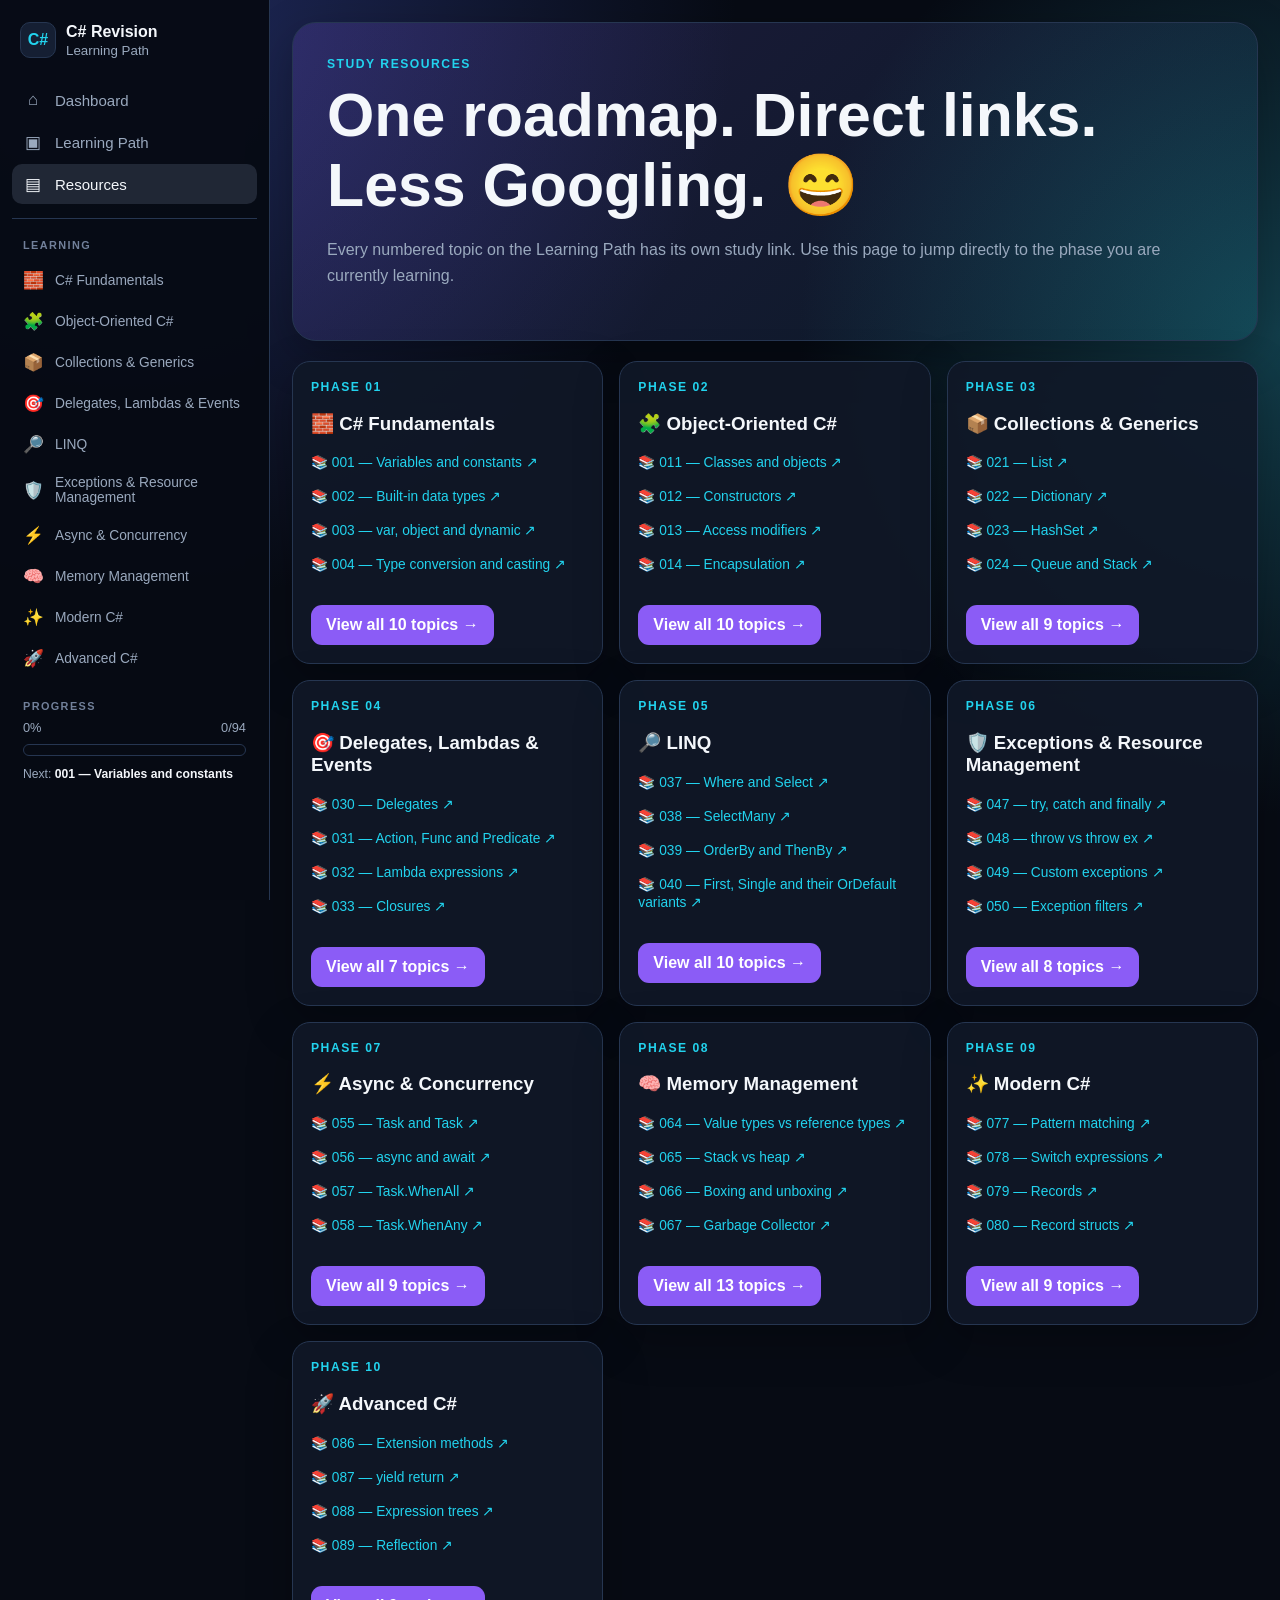
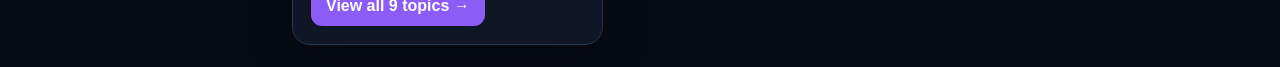
==== resources.html @ da1a0cd7 "initial commit" ====
<!doctype html><html lang="en"><head><meta charset="UTF-8"><meta name="viewport" content="width=device-width,initial-scale=1"><title>Resources — C# Revision</title><link rel="stylesheet" href="css/style.css"></head><body data-page="resources"><div id="app"></div><script src="js/data.js"></script><script src="js/app.js"></script></body></html>
---- css/style.css ----
:root{--bg:#070b14;--panel:#101827;--panel2:#151f33;--text:#f4f7fb;--muted:#9aa9be;--line:#263651;--accent:#8b5cf6;--cyan:#22d3ee;--green:#2dd37d;--must:#ff5964;--should:#ffae42;--good:#4da3ff;--advanced:#a78bfa;--sidebar:270px}
*{box-sizing:border-box}html{scroll-behavior:smooth}body{margin:0;background:radial-gradient(circle at 10% 0,#202a5d 0,transparent 30%),radial-gradient(circle at 100% 20%,#123e4b 0,transparent 26%),var(--bg);font-family:Inter,Segoe UI,Arial,sans-serif;color:var(--text)}a{text-decoration:none;color:inherit}
.sidebar{position:fixed;z-index:20;left:0;top:0;bottom:0;width:var(--sidebar);padding:18px 12px;background:rgba(7,11,20,.96);border-right:1px solid var(--line);overflow-y:auto}.side-top{display:flex;align-items:center;justify-content:space-between;padding:4px 8px 20px}.side-brand{display:flex;align-items:center;gap:10px}.brand-mark{width:36px;height:36px;display:grid;place-items:center;border:1px solid var(--line);border-radius:10px;background:var(--panel2);font-weight:900;color:var(--cyan)}.side-brand b{display:block;font-size:1rem}.side-brand small{display:block;color:var(--muted);margin-top:2px}.close-side{display:none;background:none;border:0;color:var(--muted);font-size:26px;cursor:pointer}.side-nav{padding-bottom:12px;border-bottom:1px solid var(--line)}.side-link{display:flex;align-items:center;gap:12px;min-height:40px;padding:9px 11px;margin:2px 0;border-radius:10px;color:var(--muted);font-size:.94rem}.side-link span:first-child{width:20px;text-align:center;font-size:1.05rem}.side-link:hover{background:var(--panel2);color:var(--text)}.side-link.active{background:#202735;color:var(--text)}.side-section{padding:20px 0 0}.side-label{text-transform:uppercase;letter-spacing:1.4px;font-size:.68rem;font-weight:800;color:#71809a;padding:0 11px 8px}.phase-link{font-size:.86rem;min-height:36px}.progress-side{padding-bottom:20px}.side-progress-row{display:flex;justify-content:space-between;padding:0 11px;color:var(--muted);font-size:.8rem}.progress-side .progress{margin:9px 11px}.side-next{font-size:.76rem;line-height:1.5;color:var(--muted);padding:0 11px}.side-next b{color:var(--text)}.sidebar-overlay{display:none}
.shell{margin-left:var(--sidebar);max-width:none;padding:22px}.content{max-width:1250px;margin:auto}.mobile-head{display:none}.hero,.card{background:rgba(16,24,39,.9);border:1px solid var(--line);box-shadow:0 15px 45px rgba(0,0,0,.25)}.hero{padding:34px;border-radius:24px;margin-bottom:20px;background:linear-gradient(135deg,rgba(139,92,246,.18),rgba(34,211,238,.08))}.eyebrow{text-transform:uppercase;letter-spacing:1.5px;color:var(--cyan);font-weight:800;font-size:.76rem}.hero h1{font-size:clamp(2rem,5vw,3.8rem);margin:9px 0}.hero p,.muted{color:var(--muted);line-height:1.65}.grid{display:grid;grid-template-columns:repeat(12,1fr);gap:16px}.card{border-radius:18px;padding:18px}.overall{grid-column:span 12}.stat,.phase-card{grid-column:span 4}.phase-card{transition:transform .15s,border-color .15s}.phase-card:hover{transform:translateY(-3px);border-color:#536887}.row{display:flex;justify-content:space-between;gap:12px;align-items:center}.progress{height:12px;border-radius:99px;background:#070b14;border:1px solid #263651;overflow:hidden;margin:12px 0}.progress div{height:100%;background:linear-gradient(90deg,var(--accent),var(--cyan));transition:width .3s}.priority{font-size:.72rem;font-weight:800;padding:4px 8px;border-radius:99px;white-space:nowrap}.must{color:#ffb2b7;background:rgba(255,89,100,.12)}.should{color:#ffd28b;background:rgba(255,174,66,.12)}.good{color:#9dccff;background:rgba(77,163,255,.12)}.advanced{color:#d2bdff;background:rgba(167,139,250,.12)}.phase{margin-top:18px}.phase-head{padding:20px;border-radius:18px 18px 0 0;background:var(--panel);border:1px solid var(--line);border-bottom:0}.topic-list{border:1px solid var(--line);border-radius:0 0 18px 18px;overflow:hidden}.topic{display:flex;gap:14px;padding:16px;border-top:1px solid var(--line);background:rgba(10,15,26,.7)}.topic:first-child{border-top:0}.topic:hover{background:#121d30}.topic-main{flex:1}.topic-title{font-weight:800}.topic-desc{font-size:.9rem;color:var(--muted);line-height:1.55;margin-top:5px}.meta{display:flex;justify-content:space-between;align-items:center;gap:10px;margin-top:10px;flex-wrap:wrap}.resource{color:var(--cyan);font-size:.86rem}.number{font-weight:900;color:var(--cyan);font-size:.8rem}.weight{font-size:.75rem;color:var(--muted)}input[type=checkbox]{appearance:none;width:23px;height:23px;border:2px solid #64748b;border-radius:7px;background:#080e19;cursor:pointer;flex:none;margin-top:2px}input[type=checkbox]:checked{background:var(--green);border-color:var(--green);position:relative}input[type=checkbox]:checked:after{content:"✓";color:#062714;font-weight:900;position:absolute;left:4px;top:-1px}.done .topic-title{text-decoration:line-through;color:var(--muted)}.next{border-color:rgba(34,211,238,.65)!important;background:linear-gradient(90deg,rgba(34,211,238,.08),transparent)!important}.next-label{color:var(--cyan);font-size:.75rem;font-weight:900}.continue{display:inline-block;margin-top:16px;background:var(--accent);color:white;border-radius:11px;padding:11px 15px;font-weight:800}.continue:hover{filter:brightness(1.1)}.actions{display:flex;justify-content:flex-end;margin:14px 0}.btn{padding:10px 14px;border:1px solid transparent;border-radius:11px;background:transparent;color:var(--muted);cursor:pointer;font:inherit}.danger{color:#ffb1b6;border-color:#5d3540}.footer{text-align:center;color:var(--muted);padding:32px 0;font-size:.85rem}
@media(max-width:900px){:root{--sidebar:250px}.stat,.phase-card{grid-column:span 6}}
@media(max-width:700px){.sidebar{transform:translateX(-100%);transition:transform .2s ease;width:280px}.sidebar-open .sidebar{transform:translateX(0)}.sidebar-open .sidebar-overlay{display:block;position:fixed;z-index:19;inset:0;background:rgba(0,0,0,.55)}.close-side{display:block}.shell{margin-left:0;padding:14px}.mobile-head{display:flex;align-items:center;gap:10px;margin:2px 0 14px}.menu-btn{border:1px solid var(--line);background:var(--panel);color:var(--text);border-radius:9px;width:40px;height:38px;font-size:18px;cursor:pointer}.mobile-title{font-weight:900}.stat,.phase-card{grid-column:span 12}.hero{padding:24px}.topic{padding:13px}.meta{align-items:flex-start}.priority{font-size:.65rem}}
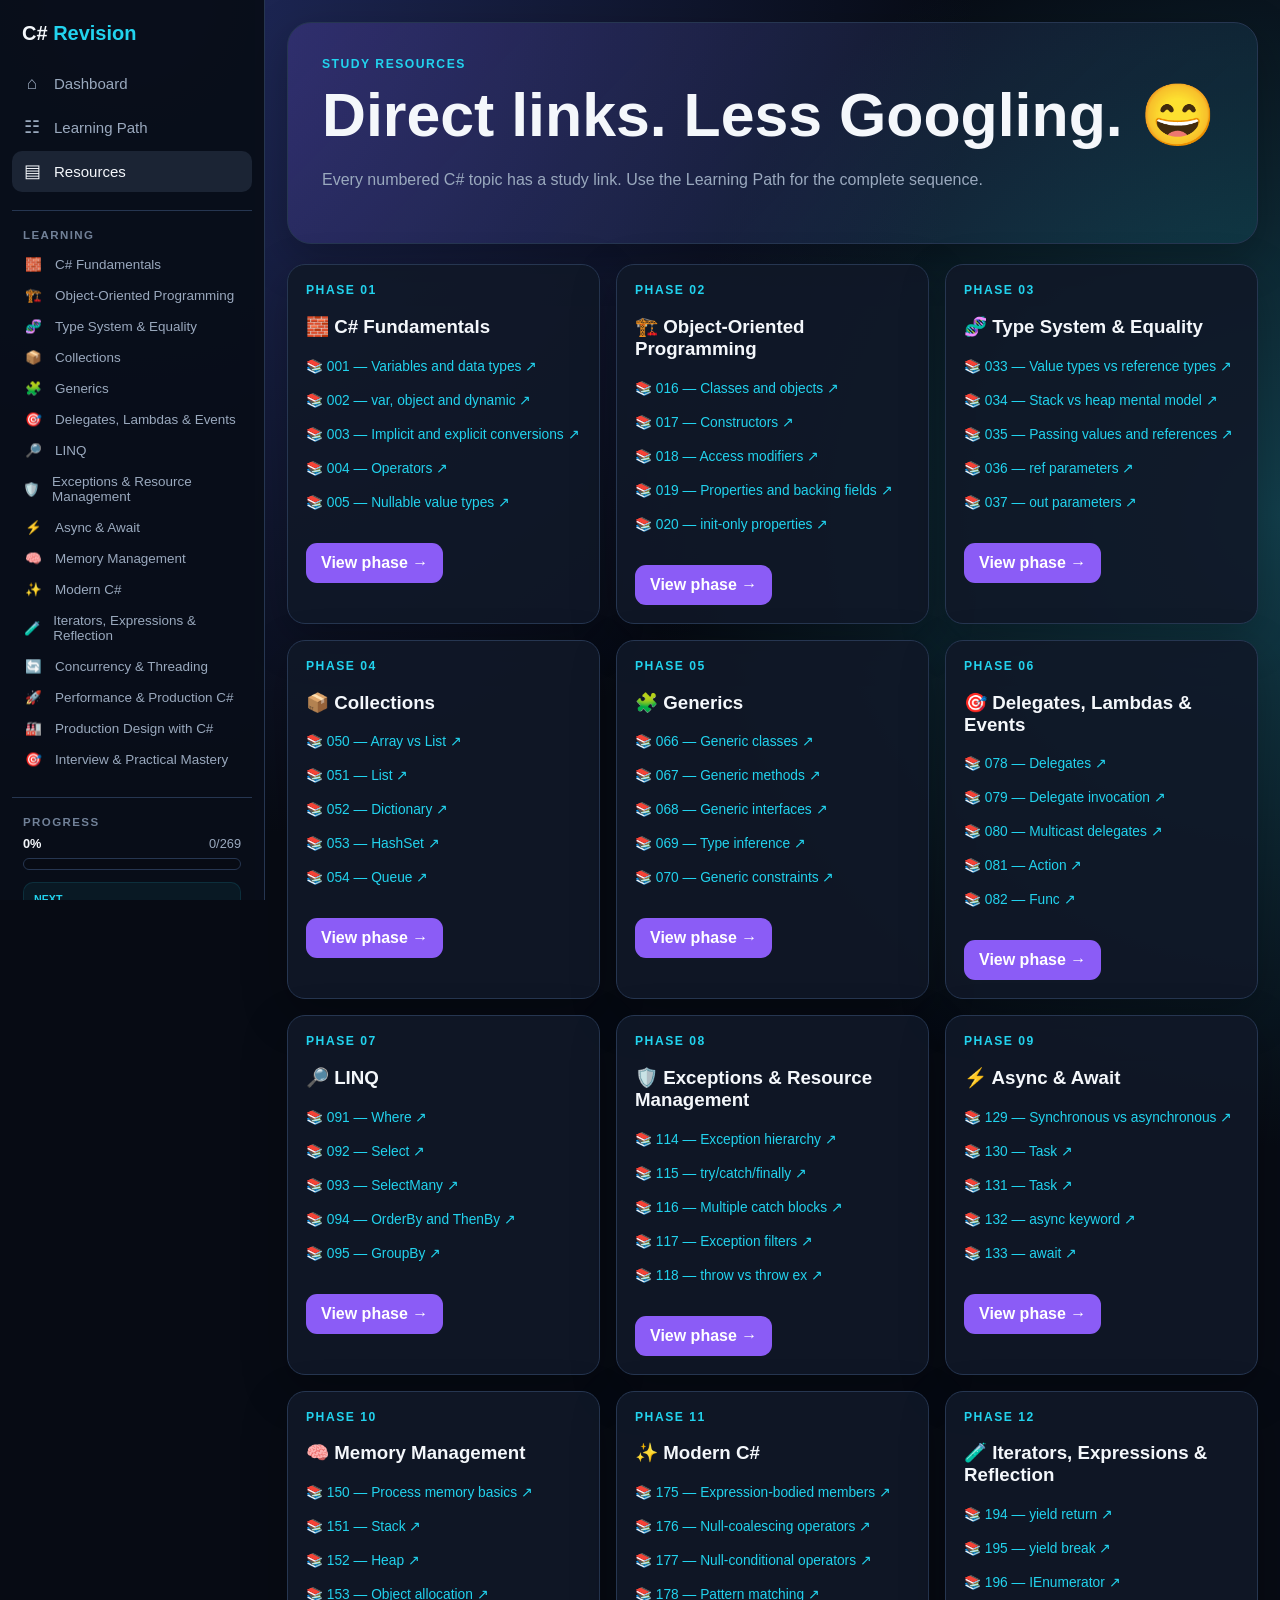
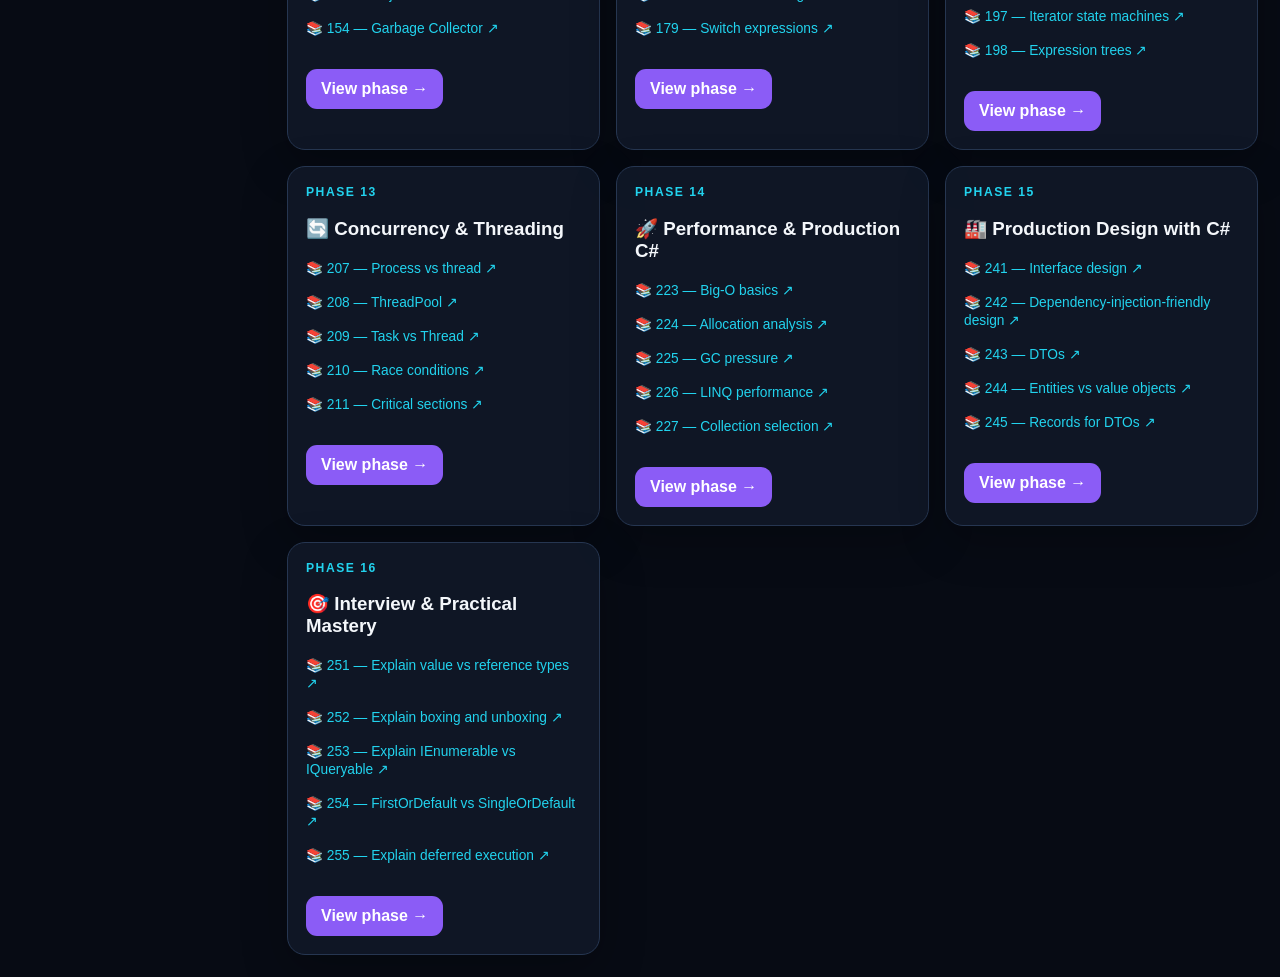
==== commit ee31497e: "updated roadmap" ====
--- a/resources.html
+++ b/resources.html
@@ -1 +1 @@
-<!doctype html><html lang="en"><head><meta charset="UTF-8"><meta name="viewport" content="width=device-width,initial-scale=1"><title>Resources — C# Revision</title><link rel="stylesheet" href="css/style.css"></head><body data-page="resources"><div id="app"></div><script src="js/data.js"></script><script src="js/app.js"></script></body></html>
+<!doctype html><html lang="en"><head><meta charset="UTF-8"><meta name="viewport" content="width=device-width,initial-scale=1"><title>C# Resources</title><link rel="stylesheet" href="css/style.css"></head><body data-page="resources"><div id="app"></div><script src="js/data.js"></script><script src="js/app.js"></script></body></html>
--- a/css/style.css
+++ b/css/style.css
@@ -1,6 +1,15 @@
-:root{--bg:#070b14;--panel:#101827;--panel2:#151f33;--text:#f4f7fb;--muted:#9aa9be;--line:#263651;--accent:#8b5cf6;--cyan:#22d3ee;--green:#2dd37d;--must:#ff5964;--should:#ffae42;--good:#4da3ff;--advanced:#a78bfa;--sidebar:270px}
+
+:root{--bg:#070b14;--panel:#101827;--panel2:#151f33;--text:#f4f7fb;--muted:#9aa9be;--line:#263651;--accent:#8b5cf6;--cyan:#22d3ee;--green:#2dd37d;--must:#ff5964;--should:#ffae42;--good:#4da3ff;--advanced:#a78bfa;--sidebar:265px}
 *{box-sizing:border-box}html{scroll-behavior:smooth}body{margin:0;background:radial-gradient(circle at 10% 0,#202a5d 0,transparent 30%),radial-gradient(circle at 100% 20%,#123e4b 0,transparent 26%),var(--bg);font-family:Inter,Segoe UI,Arial,sans-serif;color:var(--text)}a{text-decoration:none;color:inherit}
-.sidebar{position:fixed;z-index:20;left:0;top:0;bottom:0;width:var(--sidebar);padding:18px 12px;background:rgba(7,11,20,.96);border-right:1px solid var(--line);overflow-y:auto}.side-top{display:flex;align-items:center;justify-content:space-between;padding:4px 8px 20px}.side-brand{display:flex;align-items:center;gap:10px}.brand-mark{width:36px;height:36px;display:grid;place-items:center;border:1px solid var(--line);border-radius:10px;background:var(--panel2);font-weight:900;color:var(--cyan)}.side-brand b{display:block;font-size:1rem}.side-brand small{display:block;color:var(--muted);margin-top:2px}.close-side{display:none;background:none;border:0;color:var(--muted);font-size:26px;cursor:pointer}.side-nav{padding-bottom:12px;border-bottom:1px solid var(--line)}.side-link{display:flex;align-items:center;gap:12px;min-height:40px;padding:9px 11px;margin:2px 0;border-radius:10px;color:var(--muted);font-size:.94rem}.side-link span:first-child{width:20px;text-align:center;font-size:1.05rem}.side-link:hover{background:var(--panel2);color:var(--text)}.side-link.active{background:#202735;color:var(--text)}.side-section{padding:20px 0 0}.side-label{text-transform:uppercase;letter-spacing:1.4px;font-size:.68rem;font-weight:800;color:#71809a;padding:0 11px 8px}.phase-link{font-size:.86rem;min-height:36px}.progress-side{padding-bottom:20px}.side-progress-row{display:flex;justify-content:space-between;padding:0 11px;color:var(--muted);font-size:.8rem}.progress-side .progress{margin:9px 11px}.side-next{font-size:.76rem;line-height:1.5;color:var(--muted);padding:0 11px}.side-next b{color:var(--text)}.sidebar-overlay{display:none}
-.shell{margin-left:var(--sidebar);max-width:none;padding:22px}.content{max-width:1250px;margin:auto}.mobile-head{display:none}.hero,.card{background:rgba(16,24,39,.9);border:1px solid var(--line);box-shadow:0 15px 45px rgba(0,0,0,.25)}.hero{padding:34px;border-radius:24px;margin-bottom:20px;background:linear-gradient(135deg,rgba(139,92,246,.18),rgba(34,211,238,.08))}.eyebrow{text-transform:uppercase;letter-spacing:1.5px;color:var(--cyan);font-weight:800;font-size:.76rem}.hero h1{font-size:clamp(2rem,5vw,3.8rem);margin:9px 0}.hero p,.muted{color:var(--muted);line-height:1.65}.grid{display:grid;grid-template-columns:repeat(12,1fr);gap:16px}.card{border-radius:18px;padding:18px}.overall{grid-column:span 12}.stat,.phase-card{grid-column:span 4}.phase-card{transition:transform .15s,border-color .15s}.phase-card:hover{transform:translateY(-3px);border-color:#536887}.row{display:flex;justify-content:space-between;gap:12px;align-items:center}.progress{height:12px;border-radius:99px;background:#070b14;border:1px solid #263651;overflow:hidden;margin:12px 0}.progress div{height:100%;background:linear-gradient(90deg,var(--accent),var(--cyan));transition:width .3s}.priority{font-size:.72rem;font-weight:800;padding:4px 8px;border-radius:99px;white-space:nowrap}.must{color:#ffb2b7;background:rgba(255,89,100,.12)}.should{color:#ffd28b;background:rgba(255,174,66,.12)}.good{color:#9dccff;background:rgba(77,163,255,.12)}.advanced{color:#d2bdff;background:rgba(167,139,250,.12)}.phase{margin-top:18px}.phase-head{padding:20px;border-radius:18px 18px 0 0;background:var(--panel);border:1px solid var(--line);border-bottom:0}.topic-list{border:1px solid var(--line);border-radius:0 0 18px 18px;overflow:hidden}.topic{display:flex;gap:14px;padding:16px;border-top:1px solid var(--line);background:rgba(10,15,26,.7)}.topic:first-child{border-top:0}.topic:hover{background:#121d30}.topic-main{flex:1}.topic-title{font-weight:800}.topic-desc{font-size:.9rem;color:var(--muted);line-height:1.55;margin-top:5px}.meta{display:flex;justify-content:space-between;align-items:center;gap:10px;margin-top:10px;flex-wrap:wrap}.resource{color:var(--cyan);font-size:.86rem}.number{font-weight:900;color:var(--cyan);font-size:.8rem}.weight{font-size:.75rem;color:var(--muted)}input[type=checkbox]{appearance:none;width:23px;height:23px;border:2px solid #64748b;border-radius:7px;background:#080e19;cursor:pointer;flex:none;margin-top:2px}input[type=checkbox]:checked{background:var(--green);border-color:var(--green);position:relative}input[type=checkbox]:checked:after{content:"✓";color:#062714;font-weight:900;position:absolute;left:4px;top:-1px}.done .topic-title{text-decoration:line-through;color:var(--muted)}.next{border-color:rgba(34,211,238,.65)!important;background:linear-gradient(90deg,rgba(34,211,238,.08),transparent)!important}.next-label{color:var(--cyan);font-size:.75rem;font-weight:900}.continue{display:inline-block;margin-top:16px;background:var(--accent);color:white;border-radius:11px;padding:11px 15px;font-weight:800}.continue:hover{filter:brightness(1.1)}.actions{display:flex;justify-content:flex-end;margin:14px 0}.btn{padding:10px 14px;border:1px solid transparent;border-radius:11px;background:transparent;color:var(--muted);cursor:pointer;font:inherit}.danger{color:#ffb1b6;border-color:#5d3540}.footer{text-align:center;color:var(--muted);padding:32px 0;font-size:.85rem}
-@media(max-width:900px){:root{--sidebar:250px}.stat,.phase-card{grid-column:span 6}}
-@media(max-width:700px){.sidebar{transform:translateX(-100%);transition:transform .2s ease;width:280px}.sidebar-open .sidebar{transform:translateX(0)}.sidebar-open .sidebar-overlay{display:block;position:fixed;z-index:19;inset:0;background:rgba(0,0,0,.55)}.close-side{display:block}.shell{margin-left:0;padding:14px}.mobile-head{display:flex;align-items:center;gap:10px;margin:2px 0 14px}.menu-btn{border:1px solid var(--line);background:var(--panel);color:var(--text);border-radius:9px;width:40px;height:38px;font-size:18px;cursor:pointer}.mobile-title{font-weight:900}.stat,.phase-card{grid-column:span 12}.hero{padding:24px}.topic{padding:13px}.meta{align-items:flex-start}.priority{font-size:.65rem}}
+.sidebar{position:fixed;z-index:20;left:0;top:0;bottom:0;width:var(--sidebar);background:rgba(9,14,25,.97);border-right:1px solid var(--line);overflow-y:auto;padding:18px 12px;scrollbar-width:thin}
+.side-head{display:flex;align-items:center;justify-content:space-between;padding:4px 10px 18px}.side-brand{font-weight:900;font-size:1.25rem}.side-brand span{color:var(--cyan)}.close-side{display:none;background:none;border:0;color:var(--muted);font-size:1.5rem}
+.side-nav{display:flex;flex-direction:column;gap:3px}.side-nav a,.side-phase{display:flex;align-items:center;gap:12px;padding:10px;border-radius:10px;color:var(--muted);font-size:.94rem}.side-nav a span{width:20px;text-align:center;font-size:1.1rem}.side-nav a:hover,.side-nav a.active{background:#1b2434;color:var(--text)}
+.side-section{border-top:1px solid var(--line);margin-top:18px;padding:18px 4px 4px}.side-label{font-size:.72rem;letter-spacing:1.4px;font-weight:900;color:#718198;padding:0 7px 8px}.side-phase{font-size:.84rem;padding:8px 7px}.side-phase:hover{background:var(--panel2);color:var(--text)}.side-phase span:first-child{width:20px;text-align:center}.progress-side .progress{margin:7px 7px 12px}.side-progress-row{display:flex;justify-content:space-between;padding:0 7px;color:var(--muted);font-size:.8rem}.side-progress-row b{color:var(--text)}.side-next{margin:10px 7px;padding:10px;border-radius:10px;background:rgba(34,211,238,.06);border:1px solid rgba(34,211,238,.12);font-size:.8rem;color:var(--muted)}.side-next small{display:block;color:var(--cyan);font-weight:900;margin-bottom:4px}.side-next a{color:var(--text)}
+.main{margin-left:var(--sidebar);min-height:100vh}.shell{max-width:1250px;margin:auto;padding:22px}.mobile-menu{display:none}
+.hero,.card{background:rgba(16,24,39,.9);border:1px solid var(--line);box-shadow:0 15px 45px rgba(0,0,0,.25)}.hero{padding:34px;border-radius:24px;margin-bottom:20px;background:linear-gradient(135deg,rgba(139,92,246,.18),rgba(34,211,238,.08))}.eyebrow{text-transform:uppercase;letter-spacing:1.5px;color:var(--cyan);font-weight:800;font-size:.76rem}.hero h1{font-size:clamp(2rem,5vw,3.8rem);margin:9px 0}.hero p,.muted{color:var(--muted);line-height:1.65}.grid{display:grid;grid-template-columns:repeat(12,1fr);gap:16px}.card{border-radius:18px;padding:18px}.overall{grid-column:span 12}.stat,.phase-card{grid-column:span 4}.phase-card:hover{transform:translateY(-3px);border-color:#536887}.row{display:flex;justify-content:space-between;gap:12px;align-items:center}.progress{height:12px;border-radius:99px;background:#070b14;border:1px solid #263651;overflow:hidden;margin:12px 0}.progress div{height:100%;background:linear-gradient(90deg,var(--accent),var(--cyan));transition:width .3s}.priority{font-size:.72rem;font-weight:800;padding:4px 8px;border-radius:99px;white-space:nowrap}.must{color:#ffb2b7;background:rgba(255,89,100,.12)}.should{color:#ffd28b;background:rgba(255,174,66,.12)}.good{color:#9dccff;background:rgba(77,163,255,.12)}.advanced{color:#d2bdff;background:rgba(167,139,250,.12)}
+.phase{margin-top:18px}.phase-head{padding:20px;border-radius:18px 18px 0 0;background:var(--panel);border:1px solid var(--line);border-bottom:0}.topic-list{border:1px solid var(--line);border-radius:0 0 18px 18px;overflow:hidden}.topic{display:flex;gap:14px;padding:16px;border-top:1px solid var(--line);background:rgba(10,15,26,.7)}.topic:first-child{border-top:0}.topic:hover{background:#121d30}.topic-main{flex:1}.topic-title{font-weight:800}.topic-desc{font-size:.9rem;color:var(--muted);line-height:1.55;margin-top:5px}.meta{display:flex;justify-content:space-between;align-items:center;gap:10px;margin-top:10px;flex-wrap:wrap}.resource{color:var(--cyan);font-size:.86rem}.number{font-weight:900;color:var(--cyan);font-size:.8rem}.weight{font-size:.75rem;color:var(--muted)}
+input[type=checkbox]{appearance:none;width:23px;height:23px;border:2px solid #64748b;border-radius:7px;background:#080e19;cursor:pointer;flex:none;margin-top:2px}input[type=checkbox]:checked{background:var(--green);border-color:var(--green);position:relative}input[type=checkbox]:checked:after{content:"✓";color:#062714;font-weight:900;position:absolute;left:4px;top:-1px}.done .topic-title{text-decoration:line-through;color:var(--muted)}
+.next{border-color:rgba(34,211,238,.65)!important;background:linear-gradient(90deg,rgba(34,211,238,.08),transparent)!important}.next-label{color:var(--cyan);font-size:.75rem;font-weight:900}.continue{display:inline-block;margin-top:16px;background:var(--accent);color:white;border-radius:11px;padding:11px 15px;font-weight:800}.continue:hover{filter:brightness(1.1)}.actions{display:flex;justify-content:flex-end;margin:14px 0}.btn{padding:10px 14px;border:1px solid transparent;border-radius:11px;background:transparent;color:var(--muted);cursor:pointer;font:inherit}.danger{color:#ffb1b6;border-color:#5d3540}.footer{text-align:center;color:var(--muted);padding:32px 0;font-size:.85rem}
+.sidebar-overlay{display:none}
+@media(max-width:1000px){:root{--sidebar:245px}.stat,.phase-card{grid-column:span 6}}
+@media(max-width:700px){.sidebar{transform:translateX(-100%);transition:transform .2s ease;width:280px}.side-open .sidebar{transform:translateX(0)}.close-side{display:block}.sidebar-overlay{display:block;position:fixed;z-index:19;inset:0;background:rgba(0,0,0,.5);opacity:0;pointer-events:none;transition:opacity .2s}.side-open .sidebar-overlay{opacity:1;pointer-events:auto}.main{margin-left:0}.mobile-menu{display:block;position:fixed;z-index:10;top:12px;left:12px;border:1px solid var(--line);background:var(--panel);color:var(--text);border-radius:10px;padding:8px 11px;font-size:1rem}.shell{padding:14px;padding-top:58px}.stat,.phase-card{grid-column:span 12}.hero{padding:24px}.topic{padding:13px}.meta{align-items:flex-start}}
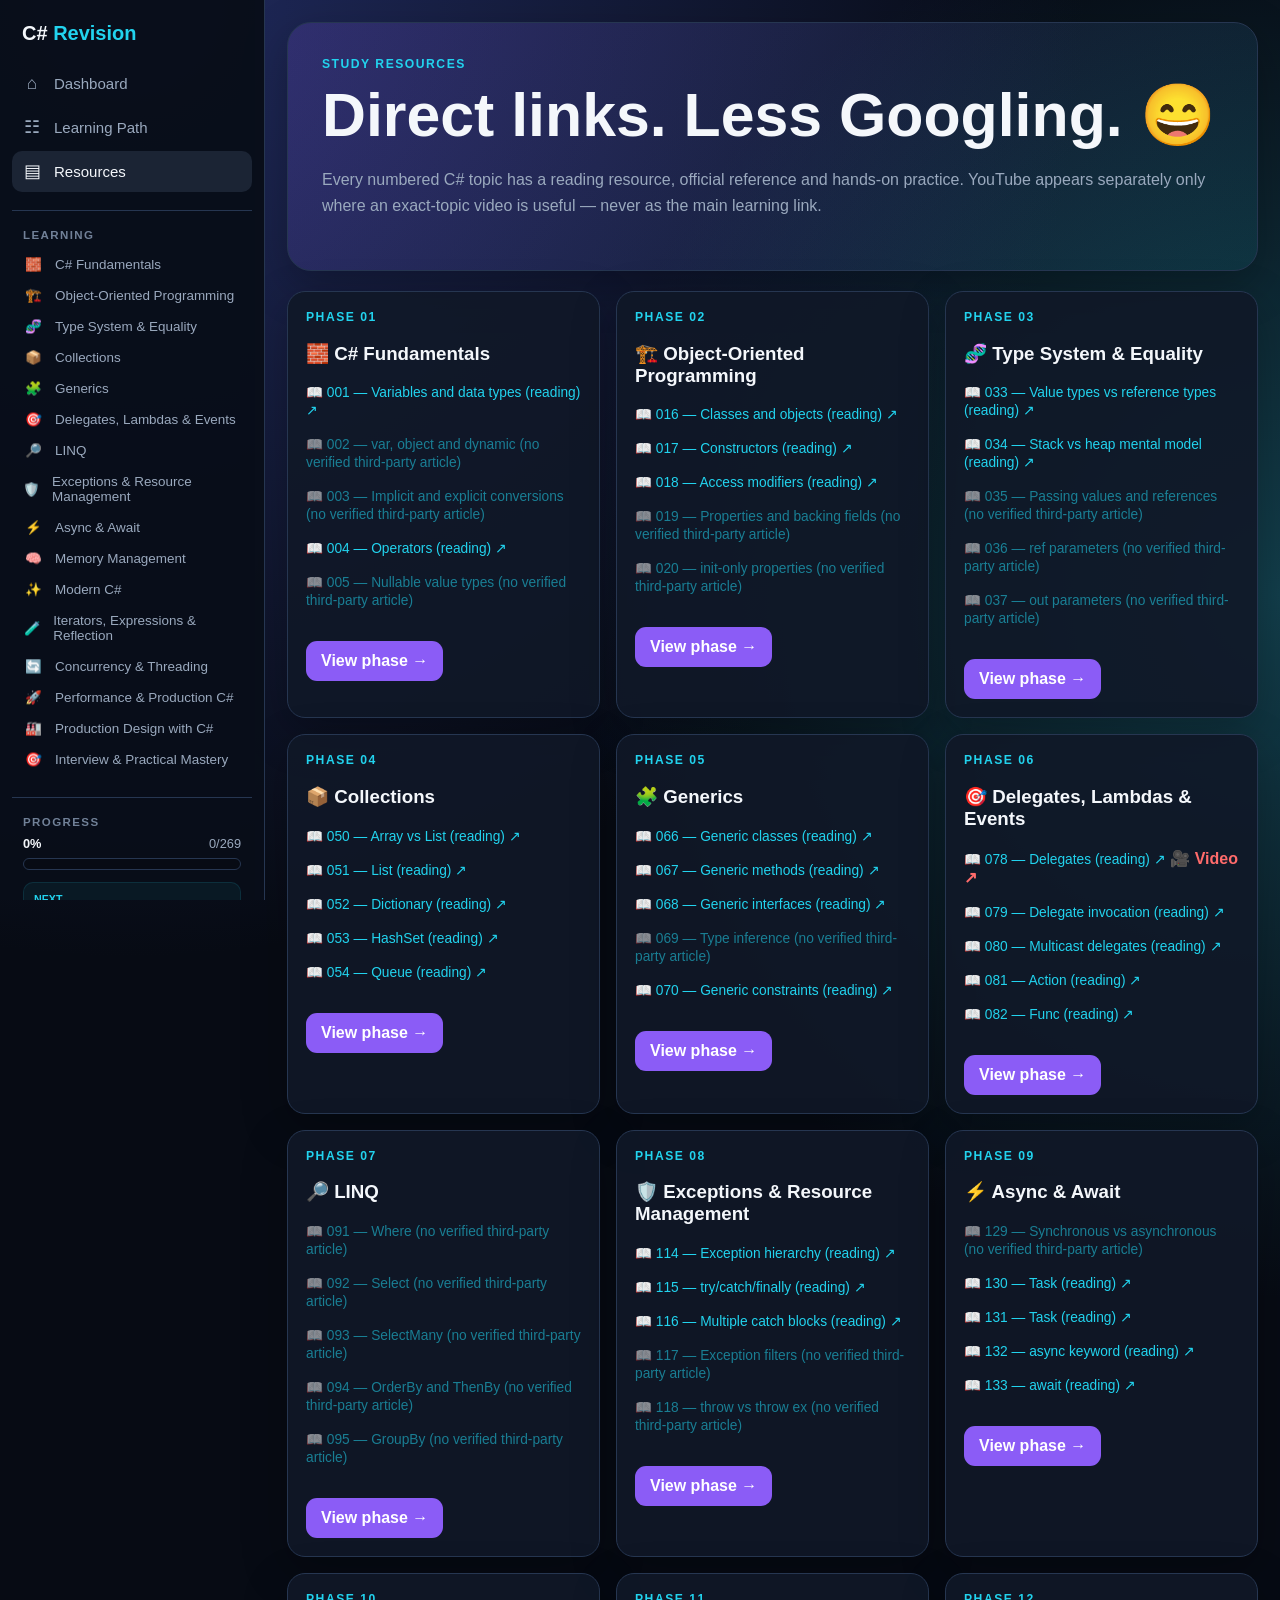
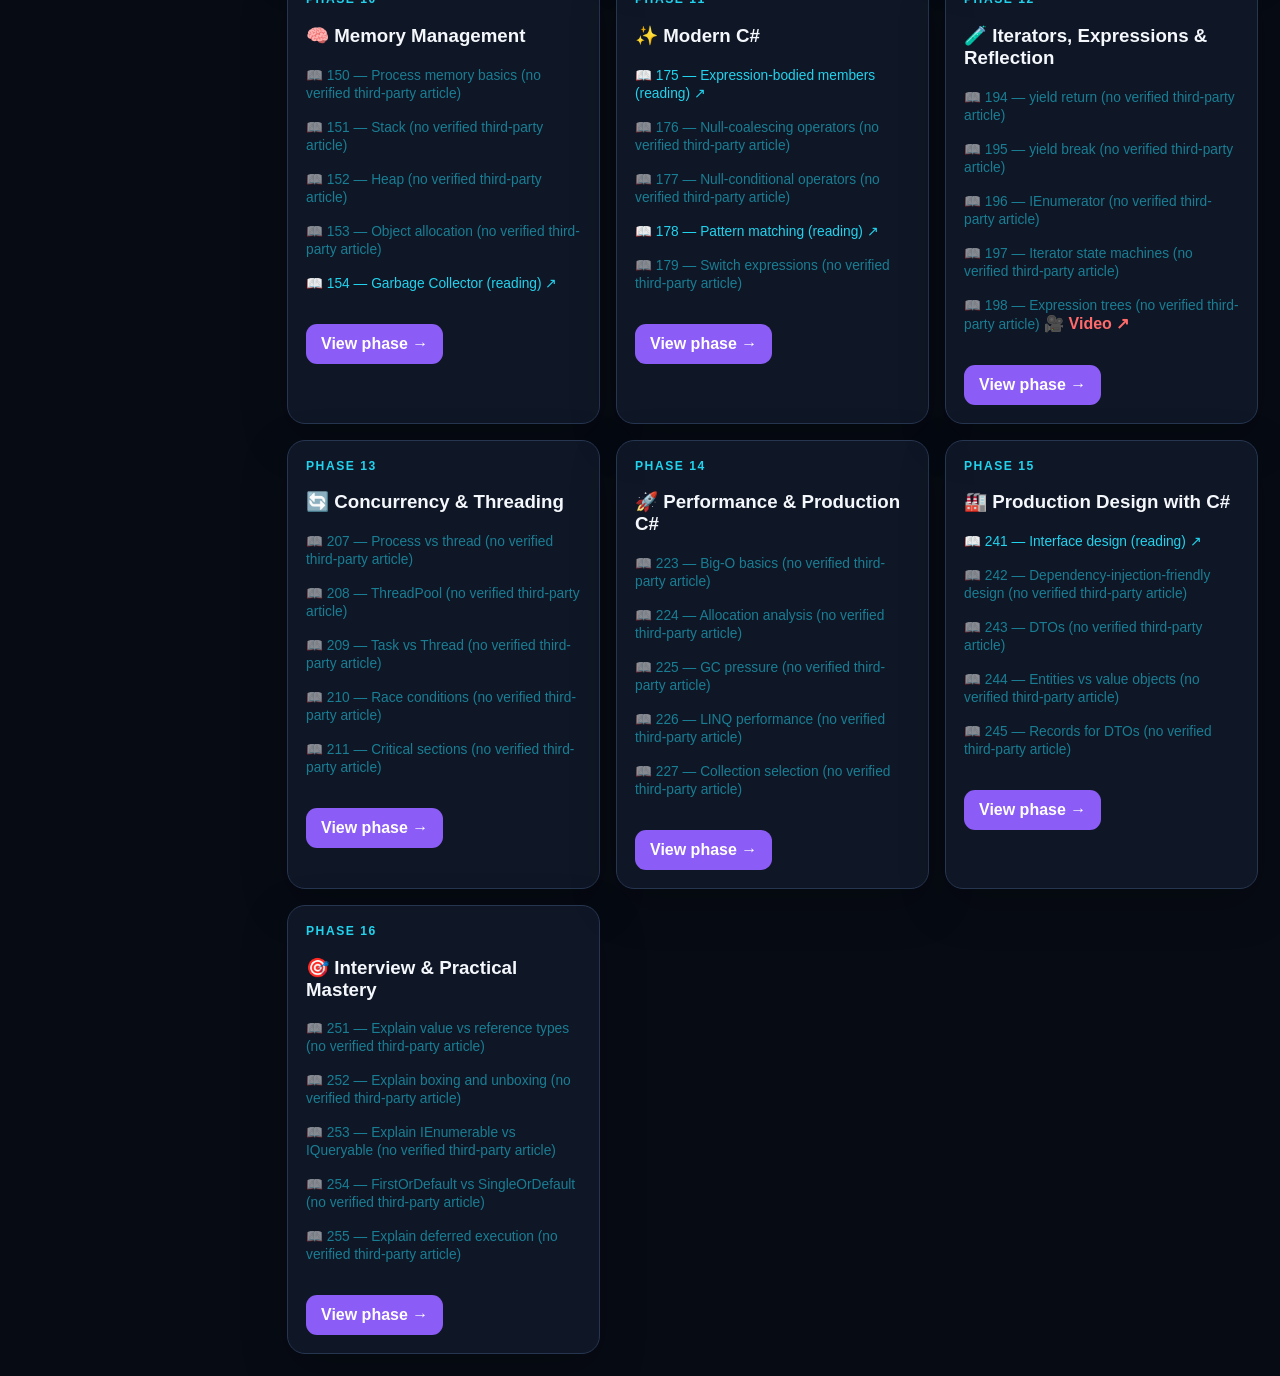
==== commit 8f988044: "Add cache-busting query param to JS script tags Browsers were caching an old, smaller data.js from b" ====
--- a/resources.html
+++ b/resources.html
@@ -1 +1 @@
-<!doctype html><html lang="en"><head><meta charset="UTF-8"><meta name="viewport" content="width=device-width,initial-scale=1"><title>C# Resources</title><link rel="stylesheet" href="css/style.css"></head><body data-page="resources"><div id="app"></div><script src="js/data.js"></script><script src="js/app.js"></script></body></html>+<!doctype html><html lang="en"><head><meta charset="UTF-8"><meta name="viewport" content="width=device-width,initial-scale=1"><title>C# Resources</title><link rel="stylesheet" href="css/style.css"></head><body data-page="resources"><div id="app"></div><script src="js/data.js?v=2"></script><script src="js/app.js?v=2"></script></body></html>
--- a/css/style.css
+++ b/css/style.css
@@ -7,9 +7,29 @@
 .side-section{border-top:1px solid var(--line);margin-top:18px;padding:18px 4px 4px}.side-label{font-size:.72rem;letter-spacing:1.4px;font-weight:900;color:#718198;padding:0 7px 8px}.side-phase{font-size:.84rem;padding:8px 7px}.side-phase:hover{background:var(--panel2);color:var(--text)}.side-phase span:first-child{width:20px;text-align:center}.progress-side .progress{margin:7px 7px 12px}.side-progress-row{display:flex;justify-content:space-between;padding:0 7px;color:var(--muted);font-size:.8rem}.side-progress-row b{color:var(--text)}.side-next{margin:10px 7px;padding:10px;border-radius:10px;background:rgba(34,211,238,.06);border:1px solid rgba(34,211,238,.12);font-size:.8rem;color:var(--muted)}.side-next small{display:block;color:var(--cyan);font-weight:900;margin-bottom:4px}.side-next a{color:var(--text)}
 .main{margin-left:var(--sidebar);min-height:100vh}.shell{max-width:1250px;margin:auto;padding:22px}.mobile-menu{display:none}
 .hero,.card{background:rgba(16,24,39,.9);border:1px solid var(--line);box-shadow:0 15px 45px rgba(0,0,0,.25)}.hero{padding:34px;border-radius:24px;margin-bottom:20px;background:linear-gradient(135deg,rgba(139,92,246,.18),rgba(34,211,238,.08))}.eyebrow{text-transform:uppercase;letter-spacing:1.5px;color:var(--cyan);font-weight:800;font-size:.76rem}.hero h1{font-size:clamp(2rem,5vw,3.8rem);margin:9px 0}.hero p,.muted{color:var(--muted);line-height:1.65}.grid{display:grid;grid-template-columns:repeat(12,1fr);gap:16px}.card{border-radius:18px;padding:18px}.overall{grid-column:span 12}.stat,.phase-card{grid-column:span 4}.phase-card:hover{transform:translateY(-3px);border-color:#536887}.row{display:flex;justify-content:space-between;gap:12px;align-items:center}.progress{height:12px;border-radius:99px;background:#070b14;border:1px solid #263651;overflow:hidden;margin:12px 0}.progress div{height:100%;background:linear-gradient(90deg,var(--accent),var(--cyan));transition:width .3s}.priority{font-size:.72rem;font-weight:800;padding:4px 8px;border-radius:99px;white-space:nowrap}.must{color:#ffb2b7;background:rgba(255,89,100,.12)}.should{color:#ffd28b;background:rgba(255,174,66,.12)}.good{color:#9dccff;background:rgba(77,163,255,.12)}.advanced{color:#d2bdff;background:rgba(167,139,250,.12)}
-.phase{margin-top:18px}.phase-head{padding:20px;border-radius:18px 18px 0 0;background:var(--panel);border:1px solid var(--line);border-bottom:0}.topic-list{border:1px solid var(--line);border-radius:0 0 18px 18px;overflow:hidden}.topic{display:flex;gap:14px;padding:16px;border-top:1px solid var(--line);background:rgba(10,15,26,.7)}.topic:first-child{border-top:0}.topic:hover{background:#121d30}.topic-main{flex:1}.topic-title{font-weight:800}.topic-desc{font-size:.9rem;color:var(--muted);line-height:1.55;margin-top:5px}.meta{display:flex;justify-content:space-between;align-items:center;gap:10px;margin-top:10px;flex-wrap:wrap}.resource{color:var(--cyan);font-size:.86rem}.number{font-weight:900;color:var(--cyan);font-size:.8rem}.weight{font-size:.75rem;color:var(--muted)}
+.phase{margin-top:18px}.phase-head{padding:20px;border-radius:18px 18px 0 0;background:var(--panel);border:1px solid var(--line);border-bottom:0}.topic-list{border:1px solid var(--line);border-radius:0 0 18px 18px;overflow:hidden}.topic{display:block;border-top:1px solid var(--line);background:rgba(10,15,26,.7)}.topic:first-child{border-top:0}.topic:hover{background:#121d30}.topic-summary{display:flex;gap:14px;padding:16px;align-items:flex-start;cursor:pointer;list-style:none}.topic-summary::-webkit-details-marker{display:none}.topic-summary::after{content:"›";margin-left:auto;color:var(--muted);font-size:1.35rem;line-height:1;transition:transform .2s ease}.topic[open]>.topic-summary::after{transform:rotate(90deg);color:var(--cyan)}.topic-main{flex:1;min-width:0}.topic-title{font-weight:800}.topic-desc{font-size:.9rem;color:var(--muted);line-height:1.55;margin-top:5px}.topic-content{padding:0 16px 16px 53px}.meta{display:flex;justify-content:space-between;align-items:center;gap:10px;margin-top:10px;flex-wrap:wrap}.resource{color:var(--cyan);font-size:.86rem}.number{font-weight:900;color:var(--cyan);font-size:.8rem}.weight{font-size:.75rem;color:var(--muted)}
 input[type=checkbox]{appearance:none;width:23px;height:23px;border:2px solid #64748b;border-radius:7px;background:#080e19;cursor:pointer;flex:none;margin-top:2px}input[type=checkbox]:checked{background:var(--green);border-color:var(--green);position:relative}input[type=checkbox]:checked:after{content:"✓";color:#062714;font-weight:900;position:absolute;left:4px;top:-1px}.done .topic-title{text-decoration:line-through;color:var(--muted)}
 .next{border-color:rgba(34,211,238,.65)!important;background:linear-gradient(90deg,rgba(34,211,238,.08),transparent)!important}.next-label{color:var(--cyan);font-size:.75rem;font-weight:900}.continue{display:inline-block;margin-top:16px;background:var(--accent);color:white;border-radius:11px;padding:11px 15px;font-weight:800}.continue:hover{filter:brightness(1.1)}.actions{display:flex;justify-content:flex-end;margin:14px 0}.btn{padding:10px 14px;border:1px solid transparent;border-radius:11px;background:transparent;color:var(--muted);cursor:pointer;font:inherit}.danger{color:#ffb1b6;border-color:#5d3540}.footer{text-align:center;color:var(--muted);padding:32px 0;font-size:.85rem}
 .sidebar-overlay{display:none}
 @media(max-width:1000px){:root{--sidebar:245px}.stat,.phase-card{grid-column:span 6}}
 @media(max-width:700px){.sidebar{transform:translateX(-100%);transition:transform .2s ease;width:280px}.side-open .sidebar{transform:translateX(0)}.close-side{display:block}.sidebar-overlay{display:block;position:fixed;z-index:19;inset:0;background:rgba(0,0,0,.5);opacity:0;pointer-events:none;transition:opacity .2s}.side-open .sidebar-overlay{opacity:1;pointer-events:auto}.main{margin-left:0}.mobile-menu{display:block;position:fixed;z-index:10;top:12px;left:12px;border:1px solid var(--line);background:var(--panel);color:var(--text);border-radius:10px;padding:8px 11px;font-size:1rem}.shell{padding:14px;padding-top:58px}.stat,.phase-card{grid-column:span 12}.hero{padding:24px}.topic{padding:13px}.meta{align-items:flex-start}}
+
+.practice-link{color:#a78bfa;font-size:.86rem;margin-left:10px}.practice{margin-top:12px;border-top:1px solid var(--line);padding-top:10px}.practice summary{cursor:pointer;color:#e2e8f0;font-weight:800;font-size:.85rem;list-style:none;display:flex;align-items:center;gap:8px}.practice summary::-webkit-details-marker{display:none}.practice summary::after{content:"›";margin-left:auto;color:var(--muted);font-size:1.2rem;line-height:1;transition:transform .2s ease}.practice[open]>summary::after{transform:rotate(90deg);color:var(--accent)}.practice ol{margin:10px 0 4px 20px;padding:0;color:var(--muted);line-height:1.65}.practice li{margin:7px 0}.practice li strong{color:var(--text)}
+.resource-row { flex-wrap: wrap; gap: 8px; }
+.resource-row a { margin-right: 8px; }
+.deep-link { color: #d8b4fe; }
+.official-link { color: #93c5fd; }
+.practice-link { color: #86efac; }
+
+.phase-head{list-style:none;cursor:pointer}
+.phase-head::-webkit-details-marker{display:none}
+.phase-head:hover{background:#141f33}
+.phase-toggle{display:flex;align-items:center;gap:10px}
+.phase-arrow{font-size:1.3rem;line-height:1;color:var(--muted);transition:transform .2s ease}
+.phase[open]>.phase-head .phase-arrow{transform:rotate(180deg);color:var(--cyan)}
+.phase:not([open])>.phase-head{border-radius:18px;border-bottom:1px solid var(--line)}
+
+.video-link{color:#ff6b6b;font-weight:700}
+.video-link:hover{text-decoration:underline}
+.resource.disabled{opacity:.55;cursor:default;text-decoration:none}
+.resource.disabled{opacity:.55;cursor:default;text-decoration:none}
